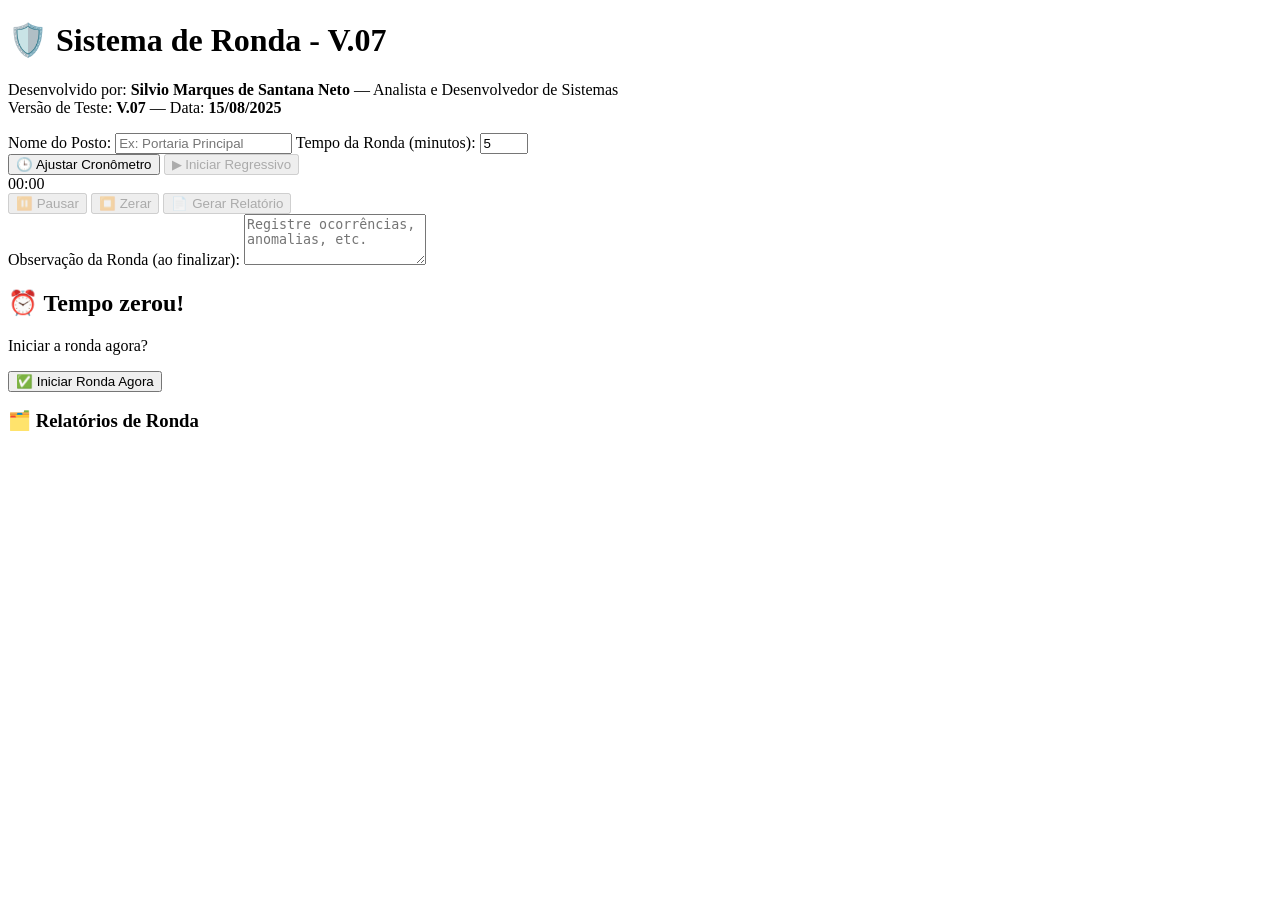
==== index.html @ 8d989a4e "Update index.html" ====
<!DOCTYPE html>
<html lang="pt-BR">
<head>
  <meta charset="UTF-8" />
  <meta name="viewport" content="width=device-width, initial-scale=1.0"/>
  <title>Sistema de Ronda - V.07 (Retrô)</title>
  <link rel="stylesheet" href="style.css"/>
</head>
<body>
  <div class="window">
    <h1>🛡️ Sistema de Ronda - V.07</h1>
    <p class="meta">
      Desenvolvido por: <b>Silvio Marques de Santana Neto</b> — Analista e Desenvolvedor de Sistemas<br/>
      Versão de Teste: <b>V.07</b> — Data: <b>15/08/2025</b>
    </p>

    <label for="posto">Nome do Posto:</label>
    <input type="text" id="posto" placeholder="Ex: Portaria Principal" />

    <label for="tempo">Tempo da Ronda (minutos):</label>
    <input type="number" id="tempo" min="1" max="60" value="5" />

    <div class="btn-row">
      <button id="btnAjustar">🕒 Ajustar Cronômetro</button>
      <button id="btnIniciar" disabled>▶ Iniciar Regressivo</button>
    </div>

    <div id="display" class="timer">00:00</div>

    <div class="btn-col">
      <button id="btnPausar" disabled>⏸️ Pausar</button>
      <button id="btnZerar" disabled>⏹️ Zerar</button>
      <button id="btnRelatorio" disabled>📄 Gerar Relatório</button>
    </div>

    <label for="observacao">Observação da Ronda (ao finalizar):</label>
    <textarea id="observacao" rows="3" placeholder="Registre ocorrências, anomalias, etc."></textarea>

    <!-- Alerta ao zerar regressivo -->
    <div id="alerta" class="alert hidden">
      <h2>⏰ Tempo zerou!</h2>
      <p>Iniciar a ronda agora?</p>
      <button id="btnConfirmarRonda">✅ Iniciar Ronda Agora</button>
    </div>

    <!-- Área de relatórios -->
    <div class="reports">
      <h3>🗂️ Relatórios de Ronda</h3>
      <ul id="listaRelatorios"></ul>
    </div>
  </div>

  <!-- Som de alerta -->
  <audio id="alertSound" src="alerta1.mp3" preload="auto"></audio>

  <script src="script.js"></script>
  <!-- Google Analytics externo -->
  <script src="analytics.js"></script>
</body>
</html>
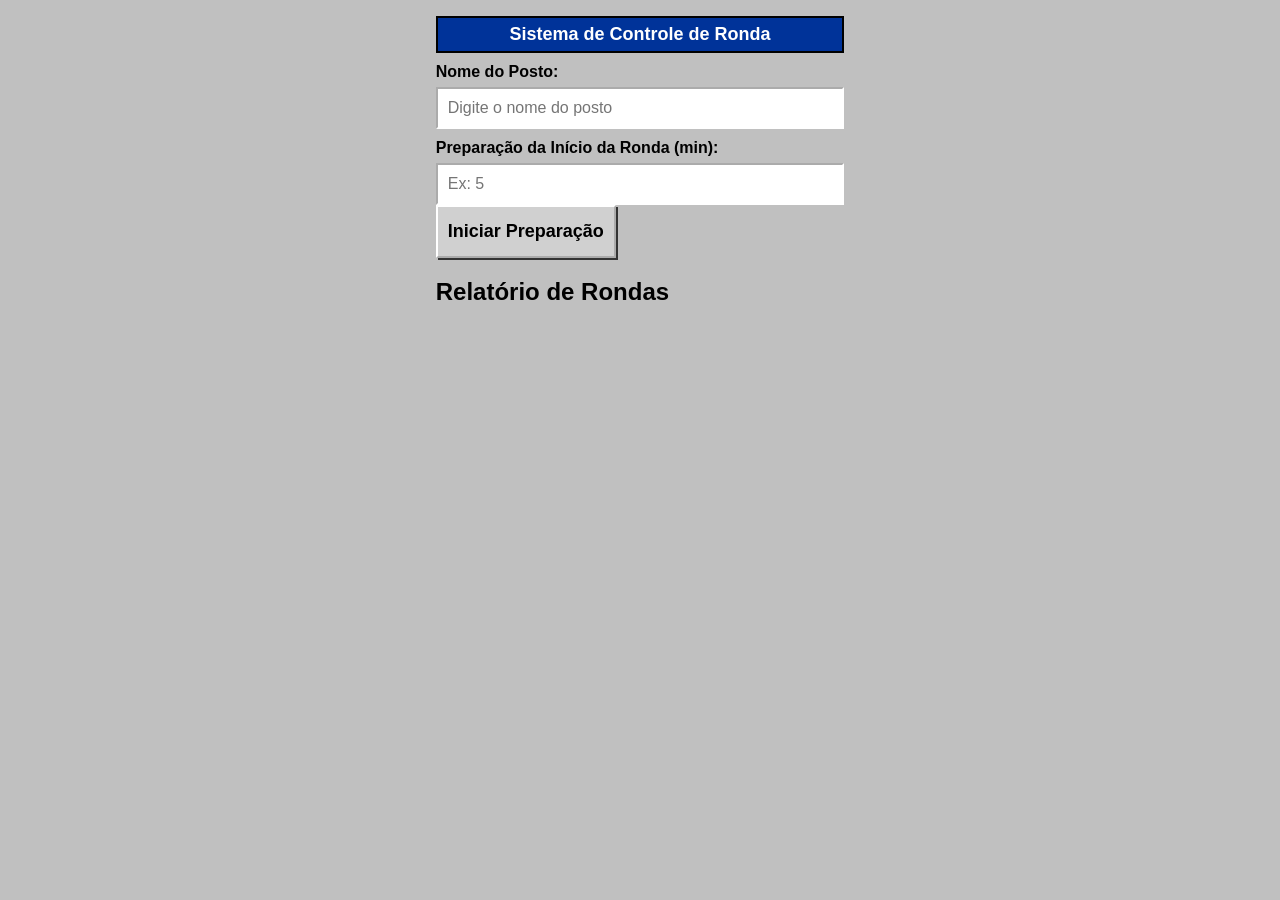
==== commit 798f0ae8: "Update index.html" ====
--- a/index.html
+++ b/index.html
@@ -1,60 +1,38 @@
 <!DOCTYPE html>
 <html lang="pt-BR">
 <head>
-  <meta charset="UTF-8" />
-  <meta name="viewport" content="width=device-width, initial-scale=1.0"/>
-  <title>Sistema de Ronda - V.07 (Retrô)</title>
-  <link rel="stylesheet" href="style.css"/>
+  <meta charset="UTF-8">
+  <meta name="viewport" content="width=device-width, initial-scale=1.0">
+  <title>Sistema de Ronda - Vigilantes</title>
+  <link rel="stylesheet" href="styles.css">
 </head>
 <body>
-  <div class="window">
-    <h1>🛡️ Sistema de Ronda - V.07</h1>
-    <p class="meta">
-      Desenvolvido por: <b>Silvio Marques de Santana Neto</b> — Analista e Desenvolvedor de Sistemas<br/>
-      Versão de Teste: <b>V.07</b> — Data: <b>15/08/2025</b>
-    </p>
+  <div class="container">
+    <h1>Sistema de Controle de Ronda</h1>
 
     <label for="posto">Nome do Posto:</label>
-    <input type="text" id="posto" placeholder="Ex: Portaria Principal" />
+    <input type="text" id="posto" placeholder="Digite o nome do posto">
 
-    <label for="tempo">Tempo da Ronda (minutos):</label>
-    <input type="number" id="tempo" min="1" max="60" value="5" />
+    <label for="tempoPreparacao">Preparação da Início da Ronda (min):</label>
+    <input type="number" id="tempoPreparacao" placeholder="Ex: 5">
 
-    <div class="btn-row">
-      <button id="btnAjustar">🕒 Ajustar Cronômetro</button>
-      <button id="btnIniciar" disabled>▶ Iniciar Regressivo</button>
+    <button id="iniciarRonda">Iniciar Preparação</button>
+
+    <div id="statusRonda" class="status"></div>
+    <div id="cronometro" class="cronometro"></div>
+
+    <button id="finalizarRonda" class="hidden">Finalizar a Ronda</button>
+
+    <div id="observacaoContainer" class="hidden">
+      <label for="observacao">Observação da Ronda (obrigatório):</label>
+      <textarea id="observacao" rows="4" placeholder="Descreva o que foi observado na ronda..."></textarea>
+      <button id="salvarRonda">Salvar registro de Ronda</button>
     </div>
 
-    <div id="display" class="timer">00:00</div>
-
-    <div class="btn-col">
-      <button id="btnPausar" disabled>⏸️ Pausar</button>
-      <button id="btnZerar" disabled>⏹️ Zerar</button>
-      <button id="btnRelatorio" disabled>📄 Gerar Relatório</button>
-    </div>
-
-    <label for="observacao">Observação da Ronda (ao finalizar):</label>
-    <textarea id="observacao" rows="3" placeholder="Registre ocorrências, anomalias, etc."></textarea>
-
-    <!-- Alerta ao zerar regressivo -->
-    <div id="alerta" class="alert hidden">
-      <h2>⏰ Tempo zerou!</h2>
-      <p>Iniciar a ronda agora?</p>
-      <button id="btnConfirmarRonda">✅ Iniciar Ronda Agora</button>
-    </div>
-
-    <!-- Área de relatórios -->
-    <div class="reports">
-      <h3>🗂️ Relatórios de Ronda</h3>
-      <ul id="listaRelatorios"></ul>
-    </div>
+    <h2>Relatório de Rondas</h2>
+    <ul id="relatorio"></ul>
   </div>
 
-  <!-- Som de alerta -->
-  <audio id="alertSound" src="alerta1.mp3" preload="auto"></audio>
-
   <script src="script.js"></script>
-  <!-- Google Analytics externo -->
-  <script src="analytics.js"></script>
 </body>
 </html>
--- a/styles.css
+++ b/styles.css
@@ -0,0 +1,160 @@
+/* Estilo retrô anos 90 (Win95 vibes) + mobile-first acessível */
+:root{
+  --bg: #c0c0c0;
+  --window: #e0e0e0;
+  --border-dark: #808080;
+  --border-light: #ffffff;
+  --text: #000;
+  --accent: #003399;
+  --timer-bg: #000;
+  --timer-txt: #00ff00;
+}
+
+* { box-sizing: border-box; }
+
+body{
+  margin:0;
+  background: var(--bg);
+  color: var(--text);
+  font-family: Arial, Helvetica, sans-serif;
+  display:flex;
+  justify-content:center;
+  align-items:flex-start;
+  padding:16px;
+  min-height:100vh;
+}
+
+.window{
+  width:100%;
+  max-width:520px;
+  background:var(--window);
+  border:2px solid var(--border-dark);
+  box-shadow: inset -2px -2px var(--border-light), inset 2px 2px #404040;
+  padding:16px;
+}
+
+h1{
+  margin:0 0 10px 0;
+  padding:6px;
+  font-size:18px;
+  text-align:center;
+  color:#fff;
+  background: var(--accent);
+  border:2px solid #000;
+}
+
+.meta{
+  font-size:12px;
+  text-align:center;
+  margin:0 0 14px 0;
+}
+
+label{
+  display:block;
+  font-weight:bold;
+  margin-top:10px;
+}
+
+input, textarea{
+  width:100%;
+  padding:10px;
+  margin-top:6px;
+  border:2px inset var(--border-light);
+  background:#fff;
+  font-size:16px;
+}
+
+.timer{
+  margin:14px 0;
+  padding:12px;
+  text-align:center;
+  font-family: "Courier New", monospace;
+  font-size:44px;
+  font-weight:bold;
+  background:var(--timer-bg);
+  color:var(--timer-txt);
+  border:3px groove #888;
+}
+
+.btn-row{
+  display:flex;
+  gap:10px;
+  margin-top:10px;
+}
+
+.btn-col{
+  display:flex;
+  flex-direction:column;
+  gap:10px;
+  margin:10px 0;
+}
+
+/* Botões grandes e acessíveis */
+button{
+  flex:1;
+  padding:14px 10px;
+  font-size:18px;
+  font-weight:bold;
+  border:2px outset var(--border-light);
+  background:#d0d0d0;
+  cursor:pointer;
+  box-shadow:2px 2px 0 #333;
+}
+
+button:disabled{
+  background:#a0a0a0;
+  color:#555;
+  cursor:not-allowed;
+}
+
+.alert{
+  margin:16px 0;
+  padding:16px;
+  text-align:center;
+  background:#ffff88;
+  border:3px solid red;
+}
+
+.alert h2{
+  margin:0 0 10px 0;
+  font-size:22px;
+}
+
+.hidden{ display:none; }
+
+.reports{
+  margin-top:16px;
+  padding:10px;
+  background:#fff;
+  border:2px inset #aaa;
+}
+
+.reports h3{
+  margin:0 0 10px 0;
+  text-align:center;
+}
+
+#listaRelatorios{
+  list-style:none;
+  padding:0;
+  margin:0;
+}
+
+#listaRelatorios li{
+  padding:8px;
+  border-bottom:1px dashed #999;
+  font-size:14px;
+}
+
+/* Responsividade mobile: itens ocupam ~90% da largura, coluna única e espaçados */
+@media (max-width: 640px){
+  .window{
+    width:95%;
+  }
+  button{
+    width:100%;
+  }
+  .btn-row{
+    flex-direction:column;
+  }
+}
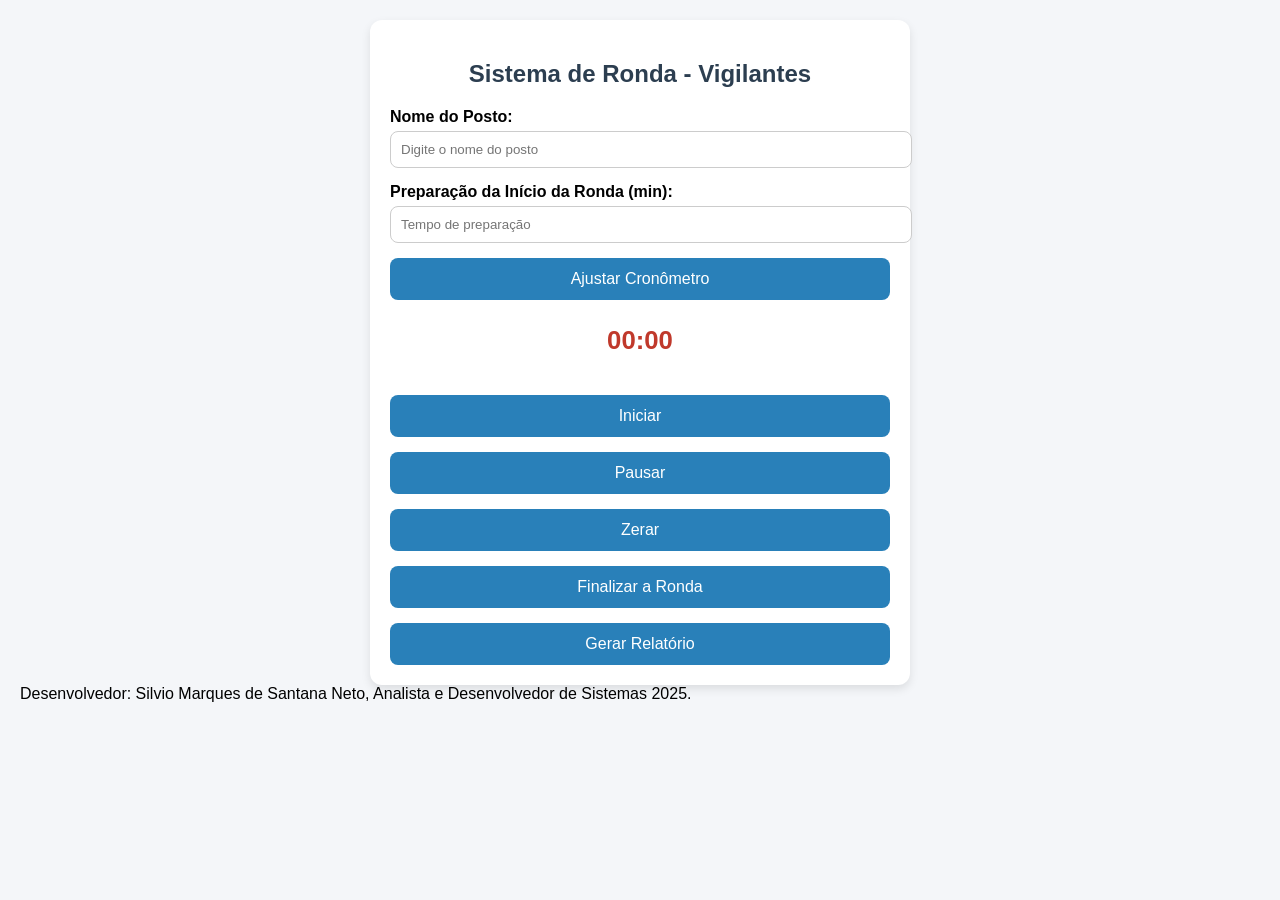
==== commit a3b30069: "Update index.html" ====
--- a/index.html
+++ b/index.html
@@ -1,38 +1,54 @@
 <!DOCTYPE html>
 <html lang="pt-BR">
 <head>
-  <meta charset="UTF-8">
-  <meta name="viewport" content="width=device-width, initial-scale=1.0">
-  <title>Sistema de Ronda - Vigilantes</title>
-  <link rel="stylesheet" href="styles.css">
+    <meta charset="UTF-8">
+    <meta name="viewport" content="width=device-width, initial-scale=1.0">
+    <title>Sistema de Ronda - Vigilantes</title>
+    <link rel="stylesheet" href="styles.css">
 </head>
 <body>
-  <div class="container">
-    <h1>Sistema de Controle de Ronda</h1>
+    <div class="container">
+        <h2>Sistema de Ronda - Vigilantes</h2>
 
-    <label for="posto">Nome do Posto:</label>
-    <input type="text" id="posto" placeholder="Digite o nome do posto">
+        <label for="posto">Nome do Posto:</label>
+        <input type="text" id="posto" placeholder="Digite o nome do posto">
 
-    <label for="tempoPreparacao">Preparação da Início da Ronda (min):</label>
-    <input type="number" id="tempoPreparacao" placeholder="Ex: 5">
+        <label for="tempo">Preparação da Início da Ronda (min):</label>
+        <input type="number" id="tempo" min="1" placeholder="Tempo de preparação">
 
-    <button id="iniciarRonda">Iniciar Preparação</button>
+        <button id="ajustar">Ajustar Cronômetro</button>
 
-    <div id="statusRonda" class="status"></div>
-    <div id="cronometro" class="cronometro"></div>
+        <div class="cronometro">
+            <h3 id="contador">00:00</h3>
+        </div>
 
-    <button id="finalizarRonda" class="hidden">Finalizar a Ronda</button>
+        <div class="botoes">
+            <button id="iniciar" disabled>Iniciar</button>
+            <button id="pausar" disabled>Pausar</button>
+            <button id="zerar" disabled>Zerar</button>
+            <button id="finalizar" disabled>Finalizar a Ronda</button>
+            <button id="gerar" disabled>Gerar Relatório</button>
+        </div>
 
-    <div id="observacaoContainer" class="hidden">
-      <label for="observacao">Observação da Ronda (obrigatório):</label>
-      <textarea id="observacao" rows="4" placeholder="Descreva o que foi observado na ronda..."></textarea>
-      <button id="salvarRonda">Salvar registro de Ronda</button>
+        <div id="observacao-container" class="hidden">
+            <label for="observacao">Observação da Ronda:</label>
+            <textarea id="observacao" placeholder="Digite a observação da ronda"></textarea>
+            <button id="salvar">Salvar registro de Ronda</button>
+        </div>
+
+        <div id="relatorios-container" class="hidden">
+            <h3>Relatórios de Ronda</h3>
+            <ul id="relatorios"></ul>
+
+            <button id="imprimir">Imprimir Relatórios</button>
+            <p id="limpar-relatorios">limpar relatórios</p>
+        </div>
     </div>
 
-    <h2>Relatório de Rondas</h2>
-    <ul id="relatorio"></ul>
-  </div>
-
-  <script src="script.js"></script>
+    <footer>
+        Desenvolvedor: Silvio Marques de Santana Neto, Analista e Desenvolvedor de Sistemas 2025.
+    </footer>
+    <script src="script.js"></script>
+    <script src="analytics.js"></script>
 </body>
 </html>
--- a/styles.css
+++ b/styles.css
@@ -1,160 +1,83 @@
-/* Estilo retrô anos 90 (Win95 vibes) + mobile-first acessível */
-:root{
-  --bg: #c0c0c0;
-  --window: #e0e0e0;
-  --border-dark: #808080;
-  --border-light: #ffffff;
-  --text: #000;
-  --accent: #003399;
-  --timer-bg: #000;
-  --timer-txt: #00ff00;
+body {
+  font-family: Arial, sans-serif;
+  background-color: #f4f6f9;
+  margin: 0;
+  padding: 20px;
 }
 
-* { box-sizing: border-box; }
-
-body{
-  margin:0;
-  background: var(--bg);
-  color: var(--text);
-  font-family: Arial, Helvetica, sans-serif;
-  display:flex;
-  justify-content:center;
-  align-items:flex-start;
-  padding:16px;
-  min-height:100vh;
+.container {
+  max-width: 500px;
+  margin: auto;
+  background: #fff;
+  padding: 20px;
+  border-radius: 12px;
+  box-shadow: 0 4px 10px rgba(0,0,0,0.1);
 }
 
-.window{
-  width:100%;
-  max-width:520px;
-  background:var(--window);
-  border:2px solid var(--border-dark);
-  box-shadow: inset -2px -2px var(--border-light), inset 2px 2px #404040;
-  padding:16px;
+h1, h2 {
+  text-align: center;
+  color: #2c3e50;
 }
 
-h1{
-  margin:0 0 10px 0;
-  padding:6px;
-  font-size:18px;
-  text-align:center;
-  color:#fff;
-  background: var(--accent);
-  border:2px solid #000;
+label {
+  display: block;
+  margin-top: 15px;
+  font-weight: bold;
 }
 
-.meta{
-  font-size:12px;
-  text-align:center;
-  margin:0 0 14px 0;
+input, textarea {
+  width: 100%;
+  padding: 10px;
+  margin-top: 5px;
+  border: 1px solid #ccc;
+  border-radius: 8px;
 }
 
-label{
-  display:block;
-  font-weight:bold;
-  margin-top:10px;
+button {
+  margin-top: 15px;
+  width: 100%;
+  padding: 12px;
+  background-color: #2980b9;
+  color: #fff;
+  border: none;
+  border-radius: 8px;
+  cursor: pointer;
+  font-size: 16px;
 }
 
-input, textarea{
-  width:100%;
-  padding:10px;
-  margin-top:6px;
-  border:2px inset var(--border-light);
-  background:#fff;
-  font-size:16px;
+button:hover {
+  background-color: #1f6391;
 }
 
-.timer{
-  margin:14px 0;
-  padding:12px;
-  text-align:center;
-  font-family: "Courier New", monospace;
-  font-size:44px;
-  font-weight:bold;
-  background:var(--timer-bg);
-  color:var(--timer-txt);
-  border:3px groove #888;
+.status {
+  margin-top: 20px;
+  font-size: 18px;
+  text-align: center;
+  font-weight: bold;
+  color: #27ae60;
 }
 
-.btn-row{
-  display:flex;
-  gap:10px;
-  margin-top:10px;
+.cronometro {
+  text-align: center;
+  font-size: 22px;
+  margin-top: 10px;
+  font-weight: bold;
+  color: #c0392b;
 }
 
-.btn-col{
-  display:flex;
-  flex-direction:column;
-  gap:10px;
-  margin:10px 0;
+.hidden {
+  display: none;
 }
 
-/* Botões grandes e acessíveis */
-button{
-  flex:1;
-  padding:14px 10px;
-  font-size:18px;
-  font-weight:bold;
-  border:2px outset var(--border-light);
-  background:#d0d0d0;
-  cursor:pointer;
-  box-shadow:2px 2px 0 #333;
+#relatorio {
+  list-style: none;
+  padding: 0;
 }
 
-button:disabled{
-  background:#a0a0a0;
-  color:#555;
-  cursor:not-allowed;
+#relatorio li {
+  background: #ecf0f1;
+  margin: 8px 0;
+  padding: 10px;
+  border-radius: 8px;
+  font-size: 14px;
 }
-
-.alert{
-  margin:16px 0;
-  padding:16px;
-  text-align:center;
-  background:#ffff88;
-  border:3px solid red;
-}
-
-.alert h2{
-  margin:0 0 10px 0;
-  font-size:22px;
-}
-
-.hidden{ display:none; }
-
-.reports{
-  margin-top:16px;
-  padding:10px;
-  background:#fff;
-  border:2px inset #aaa;
-}
-
-.reports h3{
-  margin:0 0 10px 0;
-  text-align:center;
-}
-
-#listaRelatorios{
-  list-style:none;
-  padding:0;
-  margin:0;
-}
-
-#listaRelatorios li{
-  padding:8px;
-  border-bottom:1px dashed #999;
-  font-size:14px;
-}
-
-/* Responsividade mobile: itens ocupam ~90% da largura, coluna única e espaçados */
-@media (max-width: 640px){
-  .window{
-    width:95%;
-  }
-  button{
-    width:100%;
-  }
-  .btn-row{
-    flex-direction:column;
-  }
-}
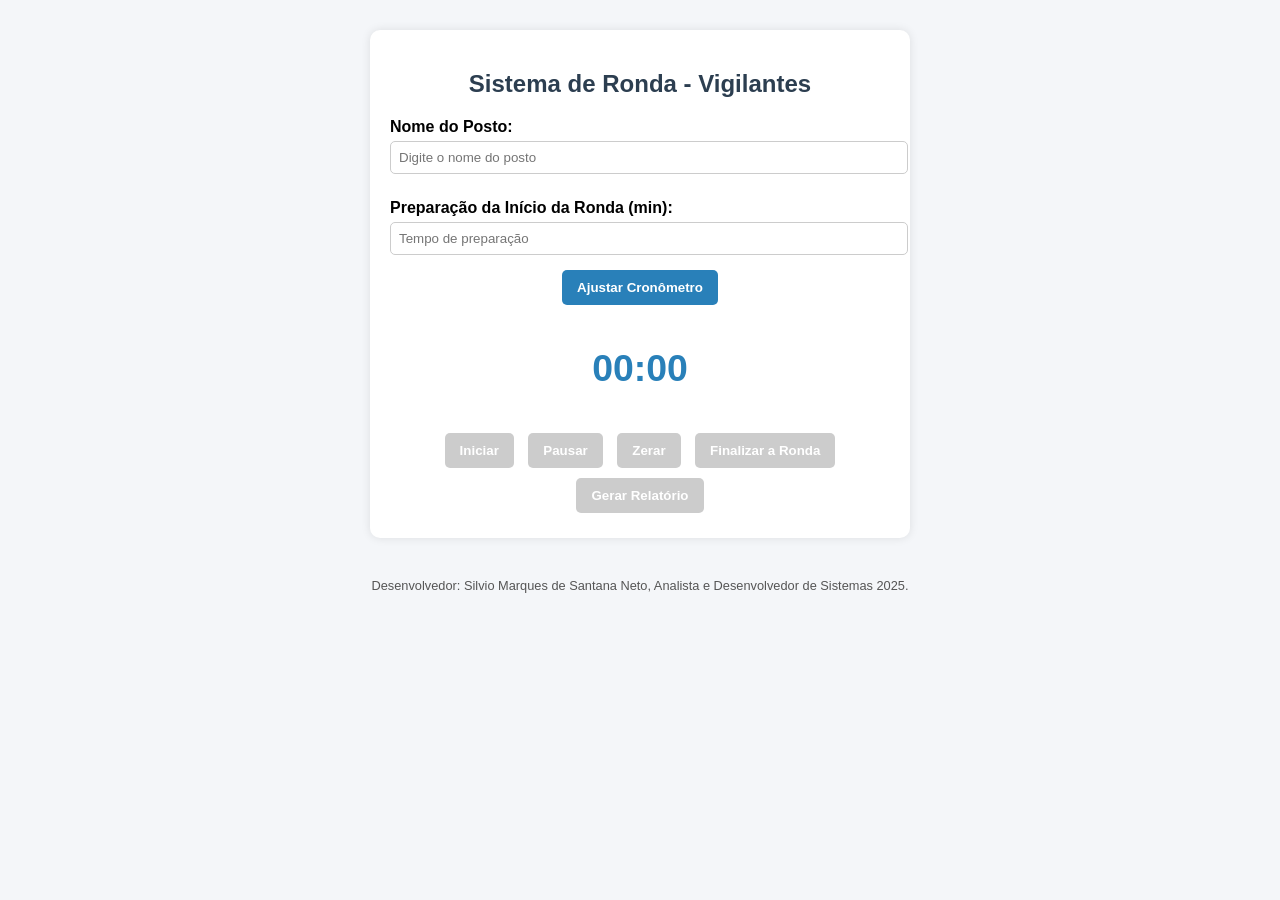
==== commit ffe7574e: "Update index.html" ====
--- a/index.html
+++ b/index.html
@@ -5,6 +5,8 @@
     <meta name="viewport" content="width=device-width, initial-scale=1.0">
     <title>Sistema de Ronda - Vigilantes</title>
     <link rel="stylesheet" href="styles.css">
+    <script async src="https://pagead2.googlesyndication.com/pagead/js/adsbygoogle.js?client=ca-pub-7798108817458293"
+     crossorigin="anonymous"></script>
 </head>
 <body>
     <div class="container">
--- a/styles.css
+++ b/styles.css
@@ -1,83 +1,110 @@
 body {
-  font-family: Arial, sans-serif;
-  background-color: #f4f6f9;
-  margin: 0;
-  padding: 20px;
+    font-family: Arial, sans-serif;
+    background-color: #f4f6f9;
+    margin: 0;
+    padding: 0;
+    text-align: center;
 }
 
 .container {
-  max-width: 500px;
-  margin: auto;
-  background: #fff;
-  padding: 20px;
-  border-radius: 12px;
-  box-shadow: 0 4px 10px rgba(0,0,0,0.1);
+    max-width: 500px;
+    margin: 30px auto;
+    background: white;
+    padding: 20px;
+    border-radius: 10px;
+    box-shadow: 0px 0px 10px rgba(0,0,0,0.1);
 }
 
-h1, h2 {
-  text-align: center;
-  color: #2c3e50;
+h2 {
+    margin-bottom: 20px;
+    color: #2c3e50;
 }
 
 label {
-  display: block;
-  margin-top: 15px;
-  font-weight: bold;
+    display: block;
+    margin-top: 15px;
+    font-weight: bold;
+    text-align: left;
 }
 
 input, textarea {
-  width: 100%;
-  padding: 10px;
-  margin-top: 5px;
-  border: 1px solid #ccc;
-  border-radius: 8px;
+    width: 100%;
+    padding: 8px;
+    margin-top: 5px;
+    margin-bottom: 10px;
+    border-radius: 5px;
+    border: 1px solid #ccc;
+}
+
+textarea {
+    resize: none;
+    height: 80px;
 }
 
 button {
-  margin-top: 15px;
-  width: 100%;
-  padding: 12px;
-  background-color: #2980b9;
-  color: #fff;
-  border: none;
-  border-radius: 8px;
-  cursor: pointer;
-  font-size: 16px;
+    padding: 10px 15px;
+    margin: 5px;
+    border: none;
+    border-radius: 5px;
+    cursor: pointer;
+    background: #2980b9;
+    color: white;
+    font-weight: bold;
+    transition: 0.3s;
 }
 
-button:hover {
-  background-color: #1f6391;
+button:disabled {
+    background: #ccc;
+    cursor: not-allowed;
 }
 
-.status {
-  margin-top: 20px;
-  font-size: 18px;
-  text-align: center;
-  font-weight: bold;
-  color: #27ae60;
+button:hover:enabled {
+    background: #1f6391;
 }
 
 .cronometro {
-  text-align: center;
-  font-size: 22px;
-  margin-top: 10px;
-  font-weight: bold;
-  color: #c0392b;
+    font-size: 2em;
+    margin: 20px 0;
+    color: #2980b9;
 }
 
 .hidden {
-  display: none;
+    display: none;
 }
 
-#relatorio {
-  list-style: none;
-  padding: 0;
+#relatorios {
+    text-align: left;
+    list-style: none;
+    padding: 0;
 }
 
-#relatorio li {
-  background: #ecf0f1;
-  margin: 8px 0;
-  padding: 10px;
-  border-radius: 8px;
-  font-size: 14px;
+#relatorios li {
+    background: #ecf0f1;
+    padding: 10px;
+    margin: 5px 0;
+    border-radius: 6px;
 }
+
+#imprimir {
+    background: #27ae60;
+    margin-top: 10px;
+}
+
+#limpar-relatorios {
+    color: red;
+    font-size: 0.9em;
+    cursor: pointer;
+    margin-top: 5px;
+}
+
+#limpar-relatorios:hover {
+    text-decoration: underline;
+}
+
+footer {
+    margin-top: 20px;
+    padding: 10px;
+    font-size: 0.8em;
+    color: #555;
+    text-align: center;
+}
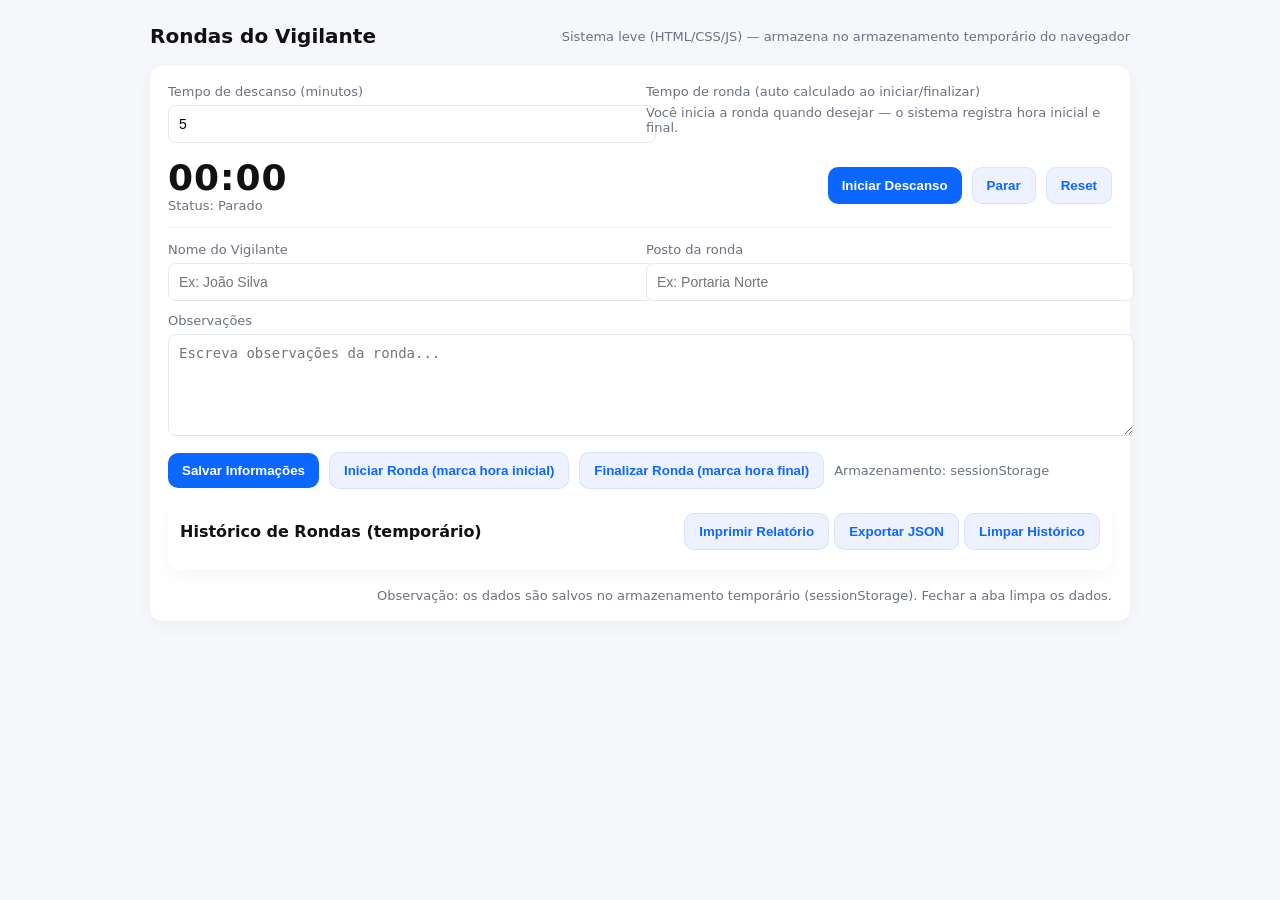
==== commit b77c1d68: "Update index.html Versão atualizada, v.001" ====
--- a/index.html
+++ b/index.html
@@ -1,56 +1,382 @@
-<!DOCTYPE html>
+<!doctype html>
 <html lang="pt-BR">
 <head>
-    <meta charset="UTF-8">
-    <meta name="viewport" content="width=device-width, initial-scale=1.0">
-    <title>Sistema de Ronda - Vigilantes</title>
-    <link rel="stylesheet" href="styles.css">
-    <script async src="https://pagead2.googlesyndication.com/pagead/js/adsbygoogle.js?client=ca-pub-7798108817458293"
-     crossorigin="anonymous"></script>
+  <meta charset="utf-8" />
+  <meta name="viewport" content="width=device-width,initial-scale=1" />
+  <title>Rondas do Vigilante</title>
+  <style>
+    :root{--bg:#f5f7fb;--card:#fff;--accent:#0b67ff;--muted:#6b7280}
+    body{font-family:Inter,system-ui,Arial,Helvetica,sans-serif;background:var(--bg);margin:0;padding:24px;color:#111}
+    .container{max-width:980px;margin:0 auto}
+    header{display:flex;align-items:center;justify-content:space-between;margin-bottom:18px}
+    h1{font-size:20px;margin:0}
+    .card{background:var(--card);padding:18px;border-radius:12px;box-shadow:0 6px 18px rgba(16,24,40,0.04);}
+    .grid{display:grid;gap:12px}
+    .two{grid-template-columns:1fr 1fr}
+    label{display:block;font-size:13px;margin-bottom:6px;color:var(--muted)}
+    input[type=text], textarea, input[type=number], select{width:100%;padding:10px;border:1px solid #e6e9ef;border-radius:8px;font-size:14px}
+    textarea{min-height:80px;resize:vertical}
+    .controls{display:flex;gap:10px;flex-wrap:wrap}
+    button{background:var(--accent);color:white;border:0;padding:10px 14px;border-radius:10px;font-weight:600;cursor:pointer}
+    button.secondary{background:#eef2ff;color:var(--accent);border:1px solid rgba(11,103,255,0.1)}
+    .timer{font-size:36px;font-weight:700;letter-spacing:1px}
+    .small{font-size:13px;color:var(--muted)}
+    .history{margin-top:14px;max-height:300px;overflow:auto}
+    table{width:100%;border-collapse:collapse;font-size:13px}
+    th,td{padding:8px;border-bottom:1px solid #f0f2f5;text-align:left}
+    th{background:#fafbff;position:sticky;top:0}
+    .row-actions{display:flex;gap:8px}
+    .muted{color:var(--muted)}
+    footer{margin-top:18px;text-align:right}
+    @media(max-width:700px){.two{grid-template-columns:1fr} .controls{flex-direction:column}}
+  </style>
 </head>
 <body>
-    <div class="container">
-        <h2>Sistema de Ronda - Vigilantes</h2>
-
-        <label for="posto">Nome do Posto:</label>
-        <input type="text" id="posto" placeholder="Digite o nome do posto">
-
-        <label for="tempo">Preparação da Início da Ronda (min):</label>
-        <input type="number" id="tempo" min="1" placeholder="Tempo de preparação">
-
-        <button id="ajustar">Ajustar Cronômetro</button>
-
-        <div class="cronometro">
-            <h3 id="contador">00:00</h3>
-        </div>
-
-        <div class="botoes">
-            <button id="iniciar" disabled>Iniciar</button>
-            <button id="pausar" disabled>Pausar</button>
-            <button id="zerar" disabled>Zerar</button>
-            <button id="finalizar" disabled>Finalizar a Ronda</button>
-            <button id="gerar" disabled>Gerar Relatório</button>
-        </div>
-
-        <div id="observacao-container" class="hidden">
-            <label for="observacao">Observação da Ronda:</label>
-            <textarea id="observacao" placeholder="Digite a observação da ronda"></textarea>
-            <button id="salvar">Salvar registro de Ronda</button>
-        </div>
-
-        <div id="relatorios-container" class="hidden">
-            <h3>Relatórios de Ronda</h3>
-            <ul id="relatorios"></ul>
-
-            <button id="imprimir">Imprimir Relatórios</button>
-            <p id="limpar-relatorios">limpar relatórios</p>
-        </div>
-    </div>
-
-    <footer>
-        Desenvolvedor: Silvio Marques de Santana Neto, Analista e Desenvolvedor de Sistemas 2025.
-    </footer>
-    <script src="script.js"></script>
-    <script src="analytics.js"></script>
+  <div class="container">
+    <header>
+      <h1>Rondas do Vigilante</h1>
+      <div class="small">Sistema leve (HTML/CSS/JS) — armazena no armazenamento temporário do navegador</div>
+    </header>
+
+    <section class="card">
+      <div class="grid two">
+        <div>
+          <label>Tempo de descanso (minutos)</label>
+          <input id="restMinutes" type="number" min="0" step="1" value="5" />
+        </div>
+        <div>
+          <label>Tempo de ronda (auto calculado ao iniciar/finalizar)</label>
+          <div class="small">Você inicia a ronda quando desejar — o sistema registra hora inicial e final.</div>
+        </div>
+      </div>
+
+      <div style="display:flex;align-items:center;justify-content:space-between;margin-top:14px;gap:12px;flex-wrap:wrap">
+        <div>
+          <div class="timer" id="countdown">00:00</div>
+          <div class="small">Status: <span id="status" class="muted">Parado</span></div>
+        </div>
+
+        <div class="controls">
+          <button id="startRestBtn">Iniciar Descanso</button>
+          <button id="stopRestBtn" class="secondary" disabled>Parar</button>
+          <button id="resetRestBtn" class="secondary">Reset</button>
+        </div>
+      </div>
+
+      <hr style="margin:14px 0;border:none;border-top:1px solid #f0f2f5" />
+
+      <div class="grid two">
+        <div>
+          <label>Nome do Vigilante</label>
+          <input id="guardName" type="text" placeholder="Ex: João Silva" />
+        </div>
+        <div>
+          <label>Posto da ronda</label>
+          <input id="postName" type="text" placeholder="Ex: Portaria Norte" />
+        </div>
+      </div>
+
+      <div style="margin-top:12px">
+        <label>Observações</label>
+        <textarea id="observations" placeholder="Escreva observações da ronda..."></textarea>
+      </div>
+
+      <div style="margin-top:12px;display:flex;gap:10px;align-items:center">
+        <button id="saveBtn">Salvar Informações</button>
+        <button id="startRondaBtn" class="secondary">Iniciar Ronda (marca hora inicial)</button>
+        <button id="endRondaBtn" class="secondary" disabled>Finalizar Ronda (marca hora final)</button>
+        <div class="small muted">Armazenamento: <span id="storageType">sessionStorage</span></div>
+      </div>
+
+      <div class="history card" style="margin-top:12px;padding:12px">
+        <div style="display:flex;justify-content:space-between;align-items:center;margin-bottom:8px">
+          <strong>Histórico de Rondas (temporário)</strong>
+          <div>
+            <button id="printReportBtn" class="secondary">Imprimir Relatório</button>
+            <button id="exportJsonBtn" class="secondary">Exportar JSON</button>
+            <button id="clearBtn" class="secondary">Limpar Histórico</button>
+          </div>
+        </div>
+        <div id="historyList"></div>
+      </div>
+
+      <footer>
+        <div class="small muted">Observação: os dados são salvos no armazenamento temporário (sessionStorage). Fechar a aba limpa os dados.</div>
+      </footer>
+    </section>
+  </div>
+
+  <script>
+    // Key used in sessionStorage
+    const STORAGE_KEY = 'rondas_vigilante_temp'
+
+    // Elements
+    const restMinutesEl = document.getElementById('restMinutes')
+    const countdownEl = document.getElementById('countdown')
+    const statusEl = document.getElementById('status')
+    const startRestBtn = document.getElementById('startRestBtn')
+    const stopRestBtn = document.getElementById('stopRestBtn')
+    const resetRestBtn = document.getElementById('resetRestBtn')
+
+    const guardNameEl = document.getElementById('guardName')
+    const postNameEl = document.getElementById('postName')
+    const observationsEl = document.getElementById('observations')
+    const saveBtn = document.getElementById('saveBtn')
+    const startRondaBtn = document.getElementById('startRondaBtn')
+    const endRondaBtn = document.getElementById('endRondaBtn')
+
+    const historyListEl = document.getElementById('historyList')
+    const printReportBtn = document.getElementById('printReportBtn')
+    const exportJsonBtn = document.getElementById('exportJsonBtn')
+    const clearBtn = document.getElementById('clearBtn')
+
+    // Timer state
+    let countdownInterval = null
+    let remainingSeconds = 0
+    let restRunning = false
+
+    // Ronda temporary record (in progress)
+    let currentRonda = null
+
+    // Utility: format seconds to MM:SS
+    function fmt(sec){
+      sec = Math.max(0, Math.floor(sec))
+      const m = Math.floor(sec/60).toString().padStart(2,'0')
+      const s = (sec%60).toString().padStart(2,'0')
+      return `${m}:${s}`
+    }
+
+    function playBeep(){
+      try{
+        const ctx = new (window.AudioContext || window.webkitAudioContext)()
+        const o = ctx.createOscillator()
+        const g = ctx.createGain()
+        o.connect(g); g.connect(ctx.destination)
+        o.type = 'sine'; o.frequency.value = 880
+        g.gain.value = 0.1
+        o.start()
+        setTimeout(()=>{ o.stop(); ctx.close() }, 600)
+      }catch(e){ console.log('Beep failed', e) }
+    }
+
+    function notify(text){
+      if(Notification && Notification.permission === 'granted'){
+        new Notification('Rondas do Vigilante', {body:text})
+      }
+    }
+
+    // Timer controls
+    function startRest(){
+      const minutes = Number(restMinutesEl.value) || 0
+      remainingSeconds = Math.max(0, Math.floor(minutes*60))
+      if(remainingSeconds <= 0) {
+        alert('Defina um tempo de descanso maior que 0 minutos.')
+        return
+      }
+      restRunning = true
+      statusEl.textContent = 'Descansando'
+      startRestBtn.disabled = true
+      stopRestBtn.disabled = false
+      resetRestBtn.disabled = false
+      countdownEl.textContent = fmt(remainingSeconds)
+      countdownInterval = setInterval(()=>{
+        remainingSeconds -= 1
+        countdownEl.textContent = fmt(remainingSeconds)
+        if(remainingSeconds <= 0){
+          stopRest(true)
+        }
+      },1000)
+    }
+
+    function stopRest(endedByTimer=false){
+      restRunning = false
+      statusEl.textContent = endedByTimer ? 'Descanso finalizado' : 'Parado'
+      startRestBtn.disabled = false
+      stopRestBtn.disabled = true
+      clearInterval(countdownInterval)
+      countdownInterval = null
+      if(endedByTimer){
+        playBeep()
+        notify('Tempo de descanso encerrado.')
+        // enable input to start ronda
+        startRondaBtn.disabled = false
+      }
+    }
+
+    function resetRest(){
+      clearInterval(countdownInterval)
+      countdownInterval = null
+      remainingSeconds = 0
+      countdownEl.textContent = '00:00'
+      restRunning = false
+      statusEl.textContent = 'Parado'
+      startRestBtn.disabled = false
+      stopRestBtn.disabled = true
+    }
+
+    // Storage helpers -> sessionStorage (temporário)
+    function loadHistory(){
+      const raw = sessionStorage.getItem(STORAGE_KEY)
+      if(!raw) return []
+      try{ return JSON.parse(raw) }catch(e){ return [] }
+    }
+    function saveHistory(arr){ sessionStorage.setItem(STORAGE_KEY, JSON.stringify(arr)) }
+
+    function appendRecord(record){
+      const arr = loadHistory()
+      arr.unshift(record)
+      saveHistory(arr)
+      renderHistory()
+    }
+
+    function renderHistory(){
+      const arr = loadHistory()
+      if(arr.length === 0){ historyListEl.innerHTML = '<div class="small muted">Nenhuma ronda registrada.</div>'; return }
+      let html = '<table><thead><tr><th>Data / Hora</th><th>Vigilante</th><th>Posto</th><th>Início</th><th>Fim</th><th>Descanso</th><th>Observação</th><th></th></tr></thead><tbody>'
+      arr.forEach((r, idx)=>{
+        html += `<tr>
+          <td>${r.savedAt}</td>
+          <td>${escapeHtml(r.guardName||'')}</td>
+          <td>${escapeHtml(r.postName||'')}</td>
+          <td>${r.startTime||''}</td>
+          <td>${r.endTime||''}</td>
+          <td>${r.restDuration||''}</td>
+          <td>${escapeHtml(r.observations||'')}</td>
+          <td class="row-actions"><button onclick="viewRecord(${idx})" class="secondary">Ver</button><button onclick="deleteRecord(${idx})" class="secondary">Apagar</button></td>
+        </tr>`
+      })
+      html += '</tbody></table>'
+      historyListEl.innerHTML = html
+    }
+
+    // sanitize
+    function escapeHtml(s){ return String(s).replace(/&/g,'&amp;').replace(/</g,'&lt;').replace(/>/g,'&gt;') }
+
+    // Expose functions to window for table buttons
+    window.viewRecord = function(idx){
+      const arr = loadHistory()
+      const r = arr[idx]
+      if(!r) return alert('Registro não encontrado')
+      const details = `Data: ${r.savedAt}\nVigilante: ${r.guardName}\nPosto: ${r.postName}\nInício: ${r.startTime || '-'}\nFim: ${r.endTime || '-'}\nDescanso: ${r.restDuration}\nObs: ${r.observations}`
+      alert(details)
+    }
+    window.deleteRecord = function(idx){
+      if(!confirm('Apagar este registro?')) return
+      const arr = loadHistory()
+      arr.splice(idx,1)
+      saveHistory(arr)
+      renderHistory()
+    }
+
+    // Save form info (manual save)
+    saveBtn.addEventListener('click', ()=>{
+      const record = buildRecord()
+      appendRecord(record)
+      alert('Informações salvas temporariamente.')
+    })
+
+    function buildRecord(){
+      const now = new Date()
+      const savedAt = now.toLocaleString()
+      return {
+        savedAt,
+        guardName: guardNameEl.value.trim(),
+        postName: postNameEl.value.trim(),
+        observations: observationsEl.value.trim(),
+        restDuration: `${restMinutesEl.value} min`,
+        startTime: currentRonda && currentRonda.startTime ? currentRonda.startTime : '',
+        endTime: currentRonda && currentRonda.endTime ? currentRonda.endTime : ''
+      }
+    }
+
+    // Start/End ronda buttons
+    startRondaBtn.addEventListener('click', ()=>{
+      currentRonda = currentRonda || {}
+      currentRonda.startTime = new Date().toLocaleString()
+      startRondaBtn.disabled = true
+      endRondaBtn.disabled = false
+      alert('Ronda iniciada: ' + currentRonda.startTime)
+    })
+    endRondaBtn.addEventListener('click', ()=>{
+      if(!currentRonda || !currentRonda.startTime){ alert('Inicie a ronda primeiro.'); return }
+      currentRonda.endTime = new Date().toLocaleString()
+      // build record + save
+      const record = buildRecord()
+      appendRecord(record)
+      // reset current ronda
+      currentRonda = null
+      startRondaBtn.disabled = false
+      endRondaBtn.disabled = true
+      alert('Ronda finalizada e salva: ' + record.savedAt)
+    })
+
+    // Print report - opens printable window and calls print()
+    printReportBtn.addEventListener('click', ()=>{
+      const arr = loadHistory()
+      if(arr.length === 0) return alert('Nenhum registro para gerar relatório.')
+      const title = 'Relatório de Rondas - ' + new Date().toLocaleString()
+      const win = window.open('', '_blank')
+      const style = `
+        body{font-family:Arial,Helvetica,sans-serif;padding:24px;color:#111}
+        h1{font-size:18px}
+        table{width:100%;border-collapse:collapse;margin-top:12px}
+        th,td{border:1px solid #ddd;padding:8px;text-align:left}
+        th{background:#f7f7fb}
+      `
+      let html = `<!doctype html><html><head><meta charset="utf-8"><title>${title}</title><style>${style}</style></head><body>`
+      html += `<h1>${title}</h1>`
+      html += `<table><thead><tr><th>Data / Hora</th><th>Vigilante</th><th>Posto</th><th>Início</th><th>Fim</th><th>Descanso</th><th>Observação</th></tr></thead><tbody>`
+      arr.slice().reverse().forEach(r=>{
+        html += `<tr><td>${r.savedAt}</td><td>${escapeHtml(r.guardName)}</td><td>${escapeHtml(r.postName)}</td><td>${r.startTime||''}</td><td>${r.endTime||''}</td><td>${r.restDuration}</td><td>${escapeHtml(r.observations)}</td></tr>`
+      })
+      html += `</tbody></table>`
+      html += `<p class="small">Gerado em: ${new Date().toLocaleString()}</p>`
+      html += `</body></html>`
+      win.document.write(html)
+      win.document.close()
+      // try to trigger print
+      setTimeout(()=>{ try{ win.print() }catch(e){ console.log('print failed', e) } },500)
+    })
+
+    // Export JSON
+    exportJsonBtn.addEventListener('click', ()=>{
+      const arr = loadHistory()
+      if(arr.length === 0) return alert('Nenhum registro para exportar.')
+      const blob = new Blob([JSON.stringify(arr, null, 2)], {type:'application/json'})
+      const url = URL.createObjectURL(blob)
+      const a = document.createElement('a')
+      a.href = url
+      a.download = `rondas_${new Date().toISOString().slice(0,19)}.json`
+      a.click()
+      URL.revokeObjectURL(url)
+    })
+
+    // Clear
+    clearBtn.addEventListener('click', ()=>{
+      if(!confirm('Limpar todo o histórico (será apagado do armazenamento temporário)?')) return
+      sessionStorage.removeItem(STORAGE_KEY)
+      renderHistory()
+    })
+
+    // Buttons for rest
+    startRestBtn.addEventListener('click', startRest)
+    stopRestBtn.addEventListener('click', ()=>stopRest(false))
+    resetRestBtn.addEventListener('click', resetRest)
+
+    // On load
+    (function init(){
+      // Request notification permission for better UX
+      if('Notification' in window && Notification.permission !== 'granted'){
+        try{ Notification.requestPermission() }catch(e){}
+      }
+      renderHistory()
+      // set defaults
+      countdownEl.textContent = '00:00'
+      stopRestBtn.disabled = true
+      resetRestBtn.disabled = false
+      startRondaBtn.disabled = true // enabled only after descanso finalizado or manually by user
+      endRondaBtn.disabled = true
+    })()
+  </script>
 </body>
 </html>
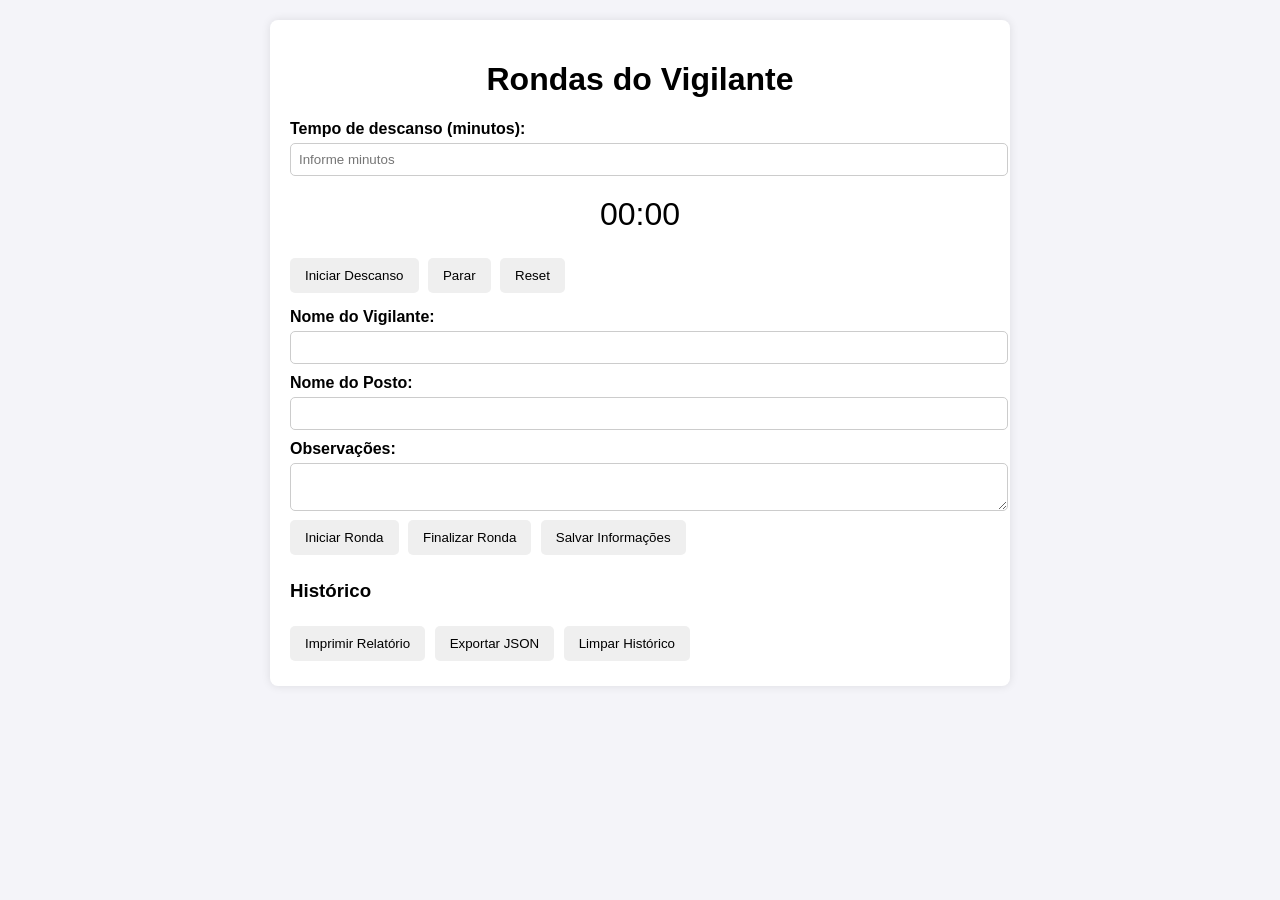
==== commit 1a68db12: "Update index.html v003" ====
--- a/index.html
+++ b/index.html
@@ -1,382 +1,138 @@
-<!doctype html>
+<!DOCTYPE html>
 <html lang="pt-BR">
 <head>
-  <meta charset="utf-8" />
-  <meta name="viewport" content="width=device-width,initial-scale=1" />
-  <title>Rondas do Vigilante</title>
+  <meta charset="UTF-8">
+  <meta name="viewport" content="width=device-width, initial-scale=1.0">
+  <title>Rondas do Vigilante v.001</title>
   <style>
-    :root{--bg:#f5f7fb;--card:#fff;--accent:#0b67ff;--muted:#6b7280}
-    body{font-family:Inter,system-ui,Arial,Helvetica,sans-serif;background:var(--bg);margin:0;padding:24px;color:#111}
-    .container{max-width:980px;margin:0 auto}
-    header{display:flex;align-items:center;justify-content:space-between;margin-bottom:18px}
-    h1{font-size:20px;margin:0}
-    .card{background:var(--card);padding:18px;border-radius:12px;box-shadow:0 6px 18px rgba(16,24,40,0.04);}
-    .grid{display:grid;gap:12px}
-    .two{grid-template-columns:1fr 1fr}
-    label{display:block;font-size:13px;margin-bottom:6px;color:var(--muted)}
-    input[type=text], textarea, input[type=number], select{width:100%;padding:10px;border:1px solid #e6e9ef;border-radius:8px;font-size:14px}
-    textarea{min-height:80px;resize:vertical}
-    .controls{display:flex;gap:10px;flex-wrap:wrap}
-    button{background:var(--accent);color:white;border:0;padding:10px 14px;border-radius:10px;font-weight:600;cursor:pointer}
-    button.secondary{background:#eef2ff;color:var(--accent);border:1px solid rgba(11,103,255,0.1)}
-    .timer{font-size:36px;font-weight:700;letter-spacing:1px}
-    .small{font-size:13px;color:var(--muted)}
-    .history{margin-top:14px;max-height:300px;overflow:auto}
-    table{width:100%;border-collapse:collapse;font-size:13px}
-    th,td{padding:8px;border-bottom:1px solid #f0f2f5;text-align:left}
-    th{background:#fafbff;position:sticky;top:0}
-    .row-actions{display:flex;gap:8px}
-    .muted{color:var(--muted)}
-    footer{margin-top:18px;text-align:right}
-    @media(max-width:700px){.two{grid-template-columns:1fr} .controls{flex-direction:column}}
+    body { font-family: Arial, sans-serif; margin: 20px; background: #f4f4f9; }
+    h1 { text-align: center; }
+    .container { max-width: 700px; margin: auto; background: #fff; padding: 20px; border-radius: 8px; box-shadow: 0 0 10px rgba(0,0,0,0.1); }
+    label { display: block; margin-top: 10px; font-weight: bold; }
+    input, textarea, select { width: 100%; padding: 8px; margin-top: 5px; border: 1px solid #ccc; border-radius: 5px; }
+    button { margin: 5px 5px 5px 0; padding: 10px 15px; border: none; border-radius: 5px; cursor: pointer; }
+    #timer { font-size: 2em; text-align: center; margin: 20px 0; }
+    .history { margin-top: 20px; }
+    .record { border-bottom: 1px solid #ddd; padding: 10px 0; }
   </style>
 </head>
 <body>
   <div class="container">
-    <header>
-      <h1>Rondas do Vigilante</h1>
-      <div class="small">Sistema leve (HTML/CSS/JS) — armazena no armazenamento temporário do navegador</div>
-    </header>
+    <h1>Rondas do Vigilante</h1>
 
-    <section class="card">
-      <div class="grid two">
-        <div>
-          <label>Tempo de descanso (minutos)</label>
-          <input id="restMinutes" type="number" min="0" step="1" value="5" />
-        </div>
-        <div>
-          <label>Tempo de ronda (auto calculado ao iniciar/finalizar)</label>
-          <div class="small">Você inicia a ronda quando desejar — o sistema registra hora inicial e final.</div>
-        </div>
-      </div>
+    <label for="restTime">Tempo de descanso (minutos):</label>
+    <input type="number" id="restTime" min="1" placeholder="Informe minutos">
+    <div id="timer">00:00</div>
 
-      <div style="display:flex;align-items:center;justify-content:space-between;margin-top:14px;gap:12px;flex-wrap:wrap">
-        <div>
-          <div class="timer" id="countdown">00:00</div>
-          <div class="small">Status: <span id="status" class="muted">Parado</span></div>
-        </div>
+    <button id="startRest">Iniciar Descanso</button>
+    <button id="stopRest">Parar</button>
+    <button id="resetRest">Reset</button>
 
-        <div class="controls">
-          <button id="startRestBtn">Iniciar Descanso</button>
-          <button id="stopRestBtn" class="secondary" disabled>Parar</button>
-          <button id="resetRestBtn" class="secondary">Reset</button>
-        </div>
-      </div>
+    <label for="vigilante">Nome do Vigilante:</label>
+    <input type="text" id="vigilante">
 
-      <hr style="margin:14px 0;border:none;border-top:1px solid #f0f2f5" />
+    <label for="posto">Nome do Posto:</label>
+    <input type="text" id="posto">
 
-      <div class="grid two">
-        <div>
-          <label>Nome do Vigilante</label>
-          <input id="guardName" type="text" placeholder="Ex: João Silva" />
-        </div>
-        <div>
-          <label>Posto da ronda</label>
-          <input id="postName" type="text" placeholder="Ex: Portaria Norte" />
-        </div>
-      </div>
+    <label for="obs">Observações:</label>
+    <textarea id="obs"></textarea>
 
-      <div style="margin-top:12px">
-        <label>Observações</label>
-        <textarea id="observations" placeholder="Escreva observações da ronda..."></textarea>
-      </div>
+    <button id="startRonda">Iniciar Ronda</button>
+    <button id="endRonda">Finalizar Ronda</button>
+    <button id="save">Salvar Informações</button>
 
-      <div style="margin-top:12px;display:flex;gap:10px;align-items:center">
-        <button id="saveBtn">Salvar Informações</button>
-        <button id="startRondaBtn" class="secondary">Iniciar Ronda (marca hora inicial)</button>
-        <button id="endRondaBtn" class="secondary" disabled>Finalizar Ronda (marca hora final)</button>
-        <div class="small muted">Armazenamento: <span id="storageType">sessionStorage</span></div>
-      </div>
+    <div class="history">
+      <h3>Histórico</h3>
+      <div id="records"></div>
+    </div>
 
-      <div class="history card" style="margin-top:12px;padding:12px">
-        <div style="display:flex;justify-content:space-between;align-items:center;margin-bottom:8px">
-          <strong>Histórico de Rondas (temporário)</strong>
-          <div>
-            <button id="printReportBtn" class="secondary">Imprimir Relatório</button>
-            <button id="exportJsonBtn" class="secondary">Exportar JSON</button>
-            <button id="clearBtn" class="secondary">Limpar Histórico</button>
-          </div>
-        </div>
-        <div id="historyList"></div>
-      </div>
-
-      <footer>
-        <div class="small muted">Observação: os dados são salvos no armazenamento temporário (sessionStorage). Fechar a aba limpa os dados.</div>
-      </footer>
-    </section>
+    <button id="printReport">Imprimir Relatório</button>
+    <button id="exportJSON">Exportar JSON</button>
+    <button id="clearHistory">Limpar Histórico</button>
   </div>
 
   <script>
-    // Key used in sessionStorage
-    const STORAGE_KEY = 'rondas_vigilante_temp'
+    let timerInterval;
+    let restSeconds = 0;
+    let rondaInicio = null;
 
-    // Elements
-    const restMinutesEl = document.getElementById('restMinutes')
-    const countdownEl = document.getElementById('countdown')
-    const statusEl = document.getElementById('status')
-    const startRestBtn = document.getElementById('startRestBtn')
-    const stopRestBtn = document.getElementById('stopRestBtn')
-    const resetRestBtn = document.getElementById('resetRestBtn')
-
-    const guardNameEl = document.getElementById('guardName')
-    const postNameEl = document.getElementById('postName')
-    const observationsEl = document.getElementById('observations')
-    const saveBtn = document.getElementById('saveBtn')
-    const startRondaBtn = document.getElementById('startRondaBtn')
-    const endRondaBtn = document.getElementById('endRondaBtn')
-
-    const historyListEl = document.getElementById('historyList')
-    const printReportBtn = document.getElementById('printReportBtn')
-    const exportJsonBtn = document.getElementById('exportJsonBtn')
-    const clearBtn = document.getElementById('clearBtn')
-
-    // Timer state
-    let countdownInterval = null
-    let remainingSeconds = 0
-    let restRunning = false
-
-    // Ronda temporary record (in progress)
-    let currentRonda = null
-
-    // Utility: format seconds to MM:SS
-    function fmt(sec){
-      sec = Math.max(0, Math.floor(sec))
-      const m = Math.floor(sec/60).toString().padStart(2,'0')
-      const s = (sec%60).toString().padStart(2,'0')
-      return `${m}:${s}`
+    function updateTimerDisplay() {
+      let m = String(Math.floor(restSeconds / 60)).padStart(2, '0');
+      let s = String(restSeconds % 60).padStart(2, '0');
+      document.getElementById('timer').textContent = `${m}:${s}`;
     }
 
-    function playBeep(){
-      try{
-        const ctx = new (window.AudioContext || window.webkitAudioContext)()
-        const o = ctx.createOscillator()
-        const g = ctx.createGain()
-        o.connect(g); g.connect(ctx.destination)
-        o.type = 'sine'; o.frequency.value = 880
-        g.gain.value = 0.1
-        o.start()
-        setTimeout(()=>{ o.stop(); ctx.close() }, 600)
-      }catch(e){ console.log('Beep failed', e) }
+    document.getElementById('startRest').onclick = () => {
+      const minutes = parseInt(document.getElementById('restTime').value);
+      if (!minutes) return alert('Informe o tempo de descanso!');
+      restSeconds = minutes * 60;
+      updateTimerDisplay();
+      timerInterval = setInterval(() => {
+        if (restSeconds > 0) {
+          restSeconds--;
+          updateTimerDisplay();
+        } else {
+          clearInterval(timerInterval);
+          alert('Tempo de descanso finalizado!');
+        }
+      }, 1000);
+    };
+
+    document.getElementById('stopRest').onclick = () => clearInterval(timerInterval);
+    document.getElementById('resetRest').onclick = () => { clearInterval(timerInterval); restSeconds = 0; updateTimerDisplay(); };
+
+    document.getElementById('startRonda').onclick = () => { rondaInicio = new Date().toLocaleString(); alert('Ronda iniciada.'); };
+    document.getElementById('endRonda').onclick = () => alert('Ronda finalizada.');
+
+    document.getElementById('save').onclick = () => {
+      const vigilante = document.getElementById('vigilante').value;
+      const posto = document.getElementById('posto').value;
+      const obs = document.getElementById('obs').value;
+      const rondaFim = new Date().toLocaleString();
+
+      const record = { data: new Date().toLocaleString(), vigilante, posto, obs, inicio: rondaInicio, fim: rondaFim, descanso: document.getElementById('restTime').value };
+
+      let records = JSON.parse(sessionStorage.getItem('records') || '[]');
+      records.push(record);
+      sessionStorage.setItem('records', JSON.stringify(records));
+
+      renderRecords();
+    };
+
+    function renderRecords() {
+      const records = JSON.parse(sessionStorage.getItem('records') || '[]');
+      const container = document.getElementById('records');
+      container.innerHTML = '';
+      records.forEach((r, i) => {
+        container.innerHTML += `<div class="record">${i+1}. [${r.data}] Vigilante: ${r.vigilante}, Posto: ${r.posto}, Início: ${r.inicio}, Fim: ${r.fim}, Descanso: ${r.descanso} min, Obs: ${r.obs}</div>`;
+      });
     }
 
-    function notify(text){
-      if(Notification && Notification.permission === 'granted'){
-        new Notification('Rondas do Vigilante', {body:text})
-      }
-    }
+    document.getElementById('printReport').onclick = () => {
+      const records = JSON.parse(sessionStorage.getItem('records') || '[]');
+      let content = '<h1>Relatório de Rondas</h1>';
+      records.forEach((r, i) => {
+        content += `<p>${i+1}. [${r.data}] Vigilante: ${r.vigilante}, Posto: ${r.posto}, Início: ${r.inicio}, Fim: ${r.fim}, Descanso: ${r.descanso} min, Obs: ${r.obs}</p>`;
+      });
+      const win = window.open('', '', 'width=800,height=600');
+      win.document.write(content);
+      win.print();
+    };
 
-    // Timer controls
-    function startRest(){
-      const minutes = Number(restMinutesEl.value) || 0
-      remainingSeconds = Math.max(0, Math.floor(minutes*60))
-      if(remainingSeconds <= 0) {
-        alert('Defina um tempo de descanso maior que 0 minutos.')
-        return
-      }
-      restRunning = true
-      statusEl.textContent = 'Descansando'
-      startRestBtn.disabled = true
-      stopRestBtn.disabled = false
-      resetRestBtn.disabled = false
-      countdownEl.textContent = fmt(remainingSeconds)
-      countdownInterval = setInterval(()=>{
-        remainingSeconds -= 1
-        countdownEl.textContent = fmt(remainingSeconds)
-        if(remainingSeconds <= 0){
-          stopRest(true)
-        }
-      },1000)
-    }
+    document.getElementById('exportJSON').onclick = () => {
+      const records = sessionStorage.getItem('records');
+      const blob = new Blob([records], { type: 'application/json' });
+      const url = URL.createObjectURL(blob);
+      const a = document.createElement('a');
+      a.href = url;
+      a.download = 'rondas.json';
+      a.click();
+      URL.revokeObjectURL(url);
+    };
 
-    function stopRest(endedByTimer=false){
-      restRunning = false
-      statusEl.textContent = endedByTimer ? 'Descanso finalizado' : 'Parado'
-      startRestBtn.disabled = false
-      stopRestBtn.disabled = true
-      clearInterval(countdownInterval)
-      countdownInterval = null
-      if(endedByTimer){
-        playBeep()
-        notify('Tempo de descanso encerrado.')
-        // enable input to start ronda
-        startRondaBtn.disabled = false
-      }
-    }
+    document.getElementById('clearHistory').onclick = () => { sessionStorage.removeItem('records'); renderRecords(); };
 
-    function resetRest(){
-      clearInterval(countdownInterval)
-      countdownInterval = null
-      remainingSeconds = 0
-      countdownEl.textContent = '00:00'
-      restRunning = false
-      statusEl.textContent = 'Parado'
-      startRestBtn.disabled = false
-      stopRestBtn.disabled = true
-    }
-
-    // Storage helpers -> sessionStorage (temporário)
-    function loadHistory(){
-      const raw = sessionStorage.getItem(STORAGE_KEY)
-      if(!raw) return []
-      try{ return JSON.parse(raw) }catch(e){ return [] }
-    }
-    function saveHistory(arr){ sessionStorage.setItem(STORAGE_KEY, JSON.stringify(arr)) }
-
-    function appendRecord(record){
-      const arr = loadHistory()
-      arr.unshift(record)
-      saveHistory(arr)
-      renderHistory()
-    }
-
-    function renderHistory(){
-      const arr = loadHistory()
-      if(arr.length === 0){ historyListEl.innerHTML = '<div class="small muted">Nenhuma ronda registrada.</div>'; return }
-      let html = '<table><thead><tr><th>Data / Hora</th><th>Vigilante</th><th>Posto</th><th>Início</th><th>Fim</th><th>Descanso</th><th>Observação</th><th></th></tr></thead><tbody>'
-      arr.forEach((r, idx)=>{
-        html += `<tr>
-          <td>${r.savedAt}</td>
-          <td>${escapeHtml(r.guardName||'')}</td>
-          <td>${escapeHtml(r.postName||'')}</td>
-          <td>${r.startTime||''}</td>
-          <td>${r.endTime||''}</td>
-          <td>${r.restDuration||''}</td>
-          <td>${escapeHtml(r.observations||'')}</td>
-          <td class="row-actions"><button onclick="viewRecord(${idx})" class="secondary">Ver</button><button onclick="deleteRecord(${idx})" class="secondary">Apagar</button></td>
-        </tr>`
-      })
-      html += '</tbody></table>'
-      historyListEl.innerHTML = html
-    }
-
-    // sanitize
-    function escapeHtml(s){ return String(s).replace(/&/g,'&amp;').replace(/</g,'&lt;').replace(/>/g,'&gt;') }
-
-    // Expose functions to window for table buttons
-    window.viewRecord = function(idx){
-      const arr = loadHistory()
-      const r = arr[idx]
-      if(!r) return alert('Registro não encontrado')
-      const details = `Data: ${r.savedAt}\nVigilante: ${r.guardName}\nPosto: ${r.postName}\nInício: ${r.startTime || '-'}\nFim: ${r.endTime || '-'}\nDescanso: ${r.restDuration}\nObs: ${r.observations}`
-      alert(details)
-    }
-    window.deleteRecord = function(idx){
-      if(!confirm('Apagar este registro?')) return
-      const arr = loadHistory()
-      arr.splice(idx,1)
-      saveHistory(arr)
-      renderHistory()
-    }
-
-    // Save form info (manual save)
-    saveBtn.addEventListener('click', ()=>{
-      const record = buildRecord()
-      appendRecord(record)
-      alert('Informações salvas temporariamente.')
-    })
-
-    function buildRecord(){
-      const now = new Date()
-      const savedAt = now.toLocaleString()
-      return {
-        savedAt,
-        guardName: guardNameEl.value.trim(),
-        postName: postNameEl.value.trim(),
-        observations: observationsEl.value.trim(),
-        restDuration: `${restMinutesEl.value} min`,
-        startTime: currentRonda && currentRonda.startTime ? currentRonda.startTime : '',
-        endTime: currentRonda && currentRonda.endTime ? currentRonda.endTime : ''
-      }
-    }
-
-    // Start/End ronda buttons
-    startRondaBtn.addEventListener('click', ()=>{
-      currentRonda = currentRonda || {}
-      currentRonda.startTime = new Date().toLocaleString()
-      startRondaBtn.disabled = true
-      endRondaBtn.disabled = false
-      alert('Ronda iniciada: ' + currentRonda.startTime)
-    })
-    endRondaBtn.addEventListener('click', ()=>{
-      if(!currentRonda || !currentRonda.startTime){ alert('Inicie a ronda primeiro.'); return }
-      currentRonda.endTime = new Date().toLocaleString()
-      // build record + save
-      const record = buildRecord()
-      appendRecord(record)
-      // reset current ronda
-      currentRonda = null
-      startRondaBtn.disabled = false
-      endRondaBtn.disabled = true
-      alert('Ronda finalizada e salva: ' + record.savedAt)
-    })
-
-    // Print report - opens printable window and calls print()
-    printReportBtn.addEventListener('click', ()=>{
-      const arr = loadHistory()
-      if(arr.length === 0) return alert('Nenhum registro para gerar relatório.')
-      const title = 'Relatório de Rondas - ' + new Date().toLocaleString()
-      const win = window.open('', '_blank')
-      const style = `
-        body{font-family:Arial,Helvetica,sans-serif;padding:24px;color:#111}
-        h1{font-size:18px}
-        table{width:100%;border-collapse:collapse;margin-top:12px}
-        th,td{border:1px solid #ddd;padding:8px;text-align:left}
-        th{background:#f7f7fb}
-      `
-      let html = `<!doctype html><html><head><meta charset="utf-8"><title>${title}</title><style>${style}</style></head><body>`
-      html += `<h1>${title}</h1>`
-      html += `<table><thead><tr><th>Data / Hora</th><th>Vigilante</th><th>Posto</th><th>Início</th><th>Fim</th><th>Descanso</th><th>Observação</th></tr></thead><tbody>`
-      arr.slice().reverse().forEach(r=>{
-        html += `<tr><td>${r.savedAt}</td><td>${escapeHtml(r.guardName)}</td><td>${escapeHtml(r.postName)}</td><td>${r.startTime||''}</td><td>${r.endTime||''}</td><td>${r.restDuration}</td><td>${escapeHtml(r.observations)}</td></tr>`
-      })
-      html += `</tbody></table>`
-      html += `<p class="small">Gerado em: ${new Date().toLocaleString()}</p>`
-      html += `</body></html>`
-      win.document.write(html)
-      win.document.close()
-      // try to trigger print
-      setTimeout(()=>{ try{ win.print() }catch(e){ console.log('print failed', e) } },500)
-    })
-
-    // Export JSON
-    exportJsonBtn.addEventListener('click', ()=>{
-      const arr = loadHistory()
-      if(arr.length === 0) return alert('Nenhum registro para exportar.')
-      const blob = new Blob([JSON.stringify(arr, null, 2)], {type:'application/json'})
-      const url = URL.createObjectURL(blob)
-      const a = document.createElement('a')
-      a.href = url
-      a.download = `rondas_${new Date().toISOString().slice(0,19)}.json`
-      a.click()
-      URL.revokeObjectURL(url)
-    })
-
-    // Clear
-    clearBtn.addEventListener('click', ()=>{
-      if(!confirm('Limpar todo o histórico (será apagado do armazenamento temporário)?')) return
-      sessionStorage.removeItem(STORAGE_KEY)
-      renderHistory()
-    })
-
-    // Buttons for rest
-    startRestBtn.addEventListener('click', startRest)
-    stopRestBtn.addEventListener('click', ()=>stopRest(false))
-    resetRestBtn.addEventListener('click', resetRest)
-
-    // On load
-    (function init(){
-      // Request notification permission for better UX
-      if('Notification' in window && Notification.permission !== 'granted'){
-        try{ Notification.requestPermission() }catch(e){}
-      }
-      renderHistory()
-      // set defaults
-      countdownEl.textContent = '00:00'
-      stopRestBtn.disabled = true
-      resetRestBtn.disabled = false
-      startRondaBtn.disabled = true // enabled only after descanso finalizado or manually by user
-      endRondaBtn.disabled = true
-    })()
+    renderRecords();
   </script>
 </body>
 </html>
